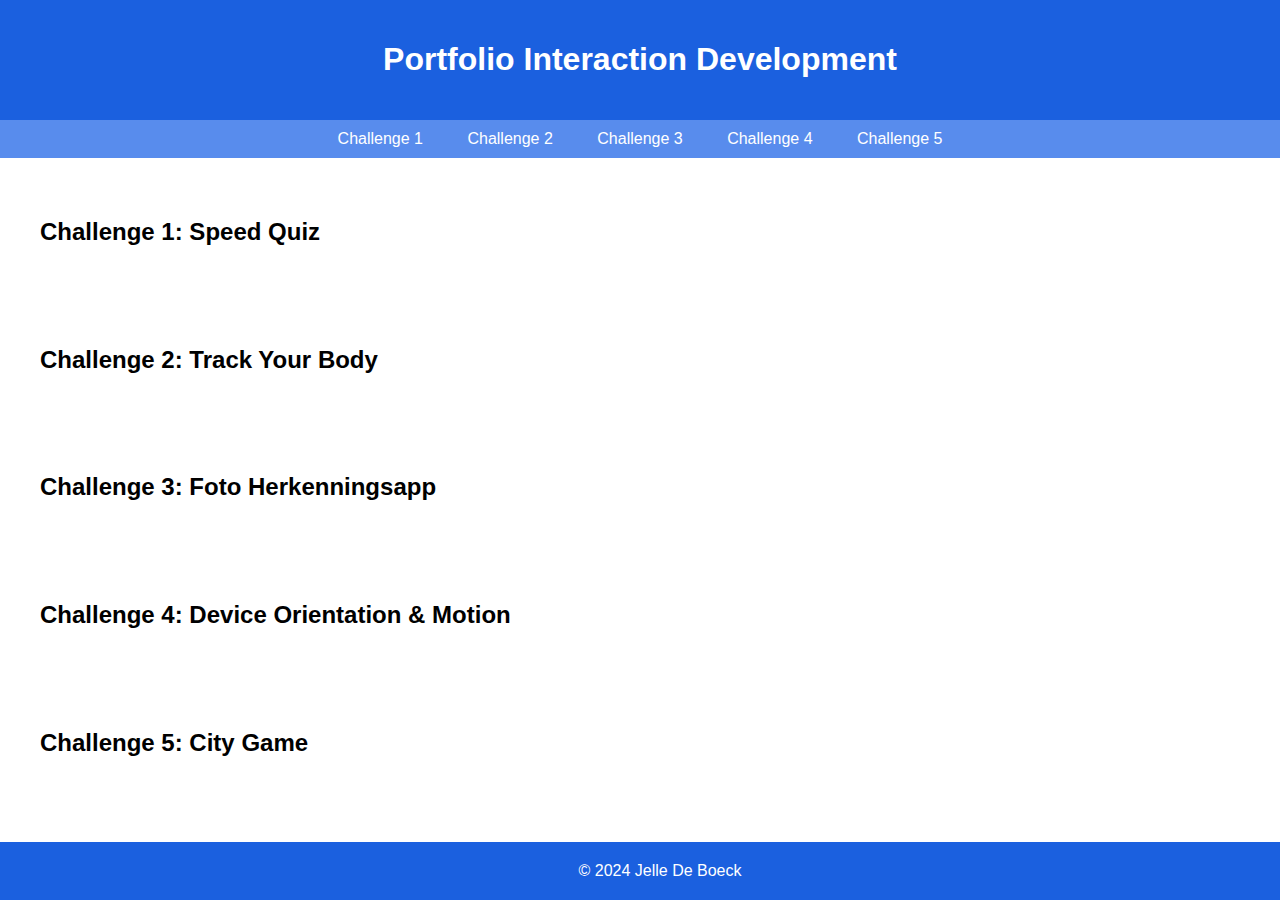
==== index.html @ 8fcf9263 "first" ====
<!DOCTYPE html>
<html lang="nl">
<head>
    <meta charset="UTF-8">
    <meta name="viewport" content="width=device-width, initial-scale=1.0">
    <title>Mijn Portfolio</title>
    <link rel="stylesheet" href="styles.css">
</head>
<body>
    <header>
        <h1>Portfolio Interaction Development</h1>
    </header>
    <nav>
        <a href="challenge1.html">Challenge 1</a>
        <a href="challenge2.html">Challenge 2</a>
        <a href="challenge3.html">Challenge 3</a>
        <a href="challenge4.html">Challenge 4</a>
        <a href="challenge5.html">Challenge 5</a>
    </nav>

    <section id="challenge1">
        <h2>Challenge 1: Speed Quiz</h2>
    </section>

    <section id="challenge2">
        <h2>Challenge 2: Track Your Body</h2>
    </section>

    <section id="challenge3">
        <h2>Challenge 3: Foto Herkenningsapp</h2>
    </section>

    <section id="challenge4">
        <h2>Challenge 4: Device Orientation & Motion</h2>
    </section>

    <section id="challenge5">
        <h2>Challenge 5: City Game</h2>
    </section>
    
    <footer>
        &copy; 2024 Jelle De Boeck
    </footer>
</body>
</html>
---- styles.css ----
body {
    font-family: Arial, sans-serif;
    margin: 0;
    padding: 0;
}

header {
    background-color: #1b60df;
    color: #fff;
    padding: 20px;
    text-align: center;
}

nav {
    background-color: #588ced;
    padding: 10px 0;
    text-align: center;
}

nav a {
    color: #fff;
    text-decoration: none;
    padding: 10px 20px;
}

section {
    padding: 20px;
    margin: 20px;
}

footer {
    background-color: #1b60df;
    color: #fff;
    text-align: center;
    padding: 20px;
    position: fixed;
    bottom: 0;
    width: 100%;
}
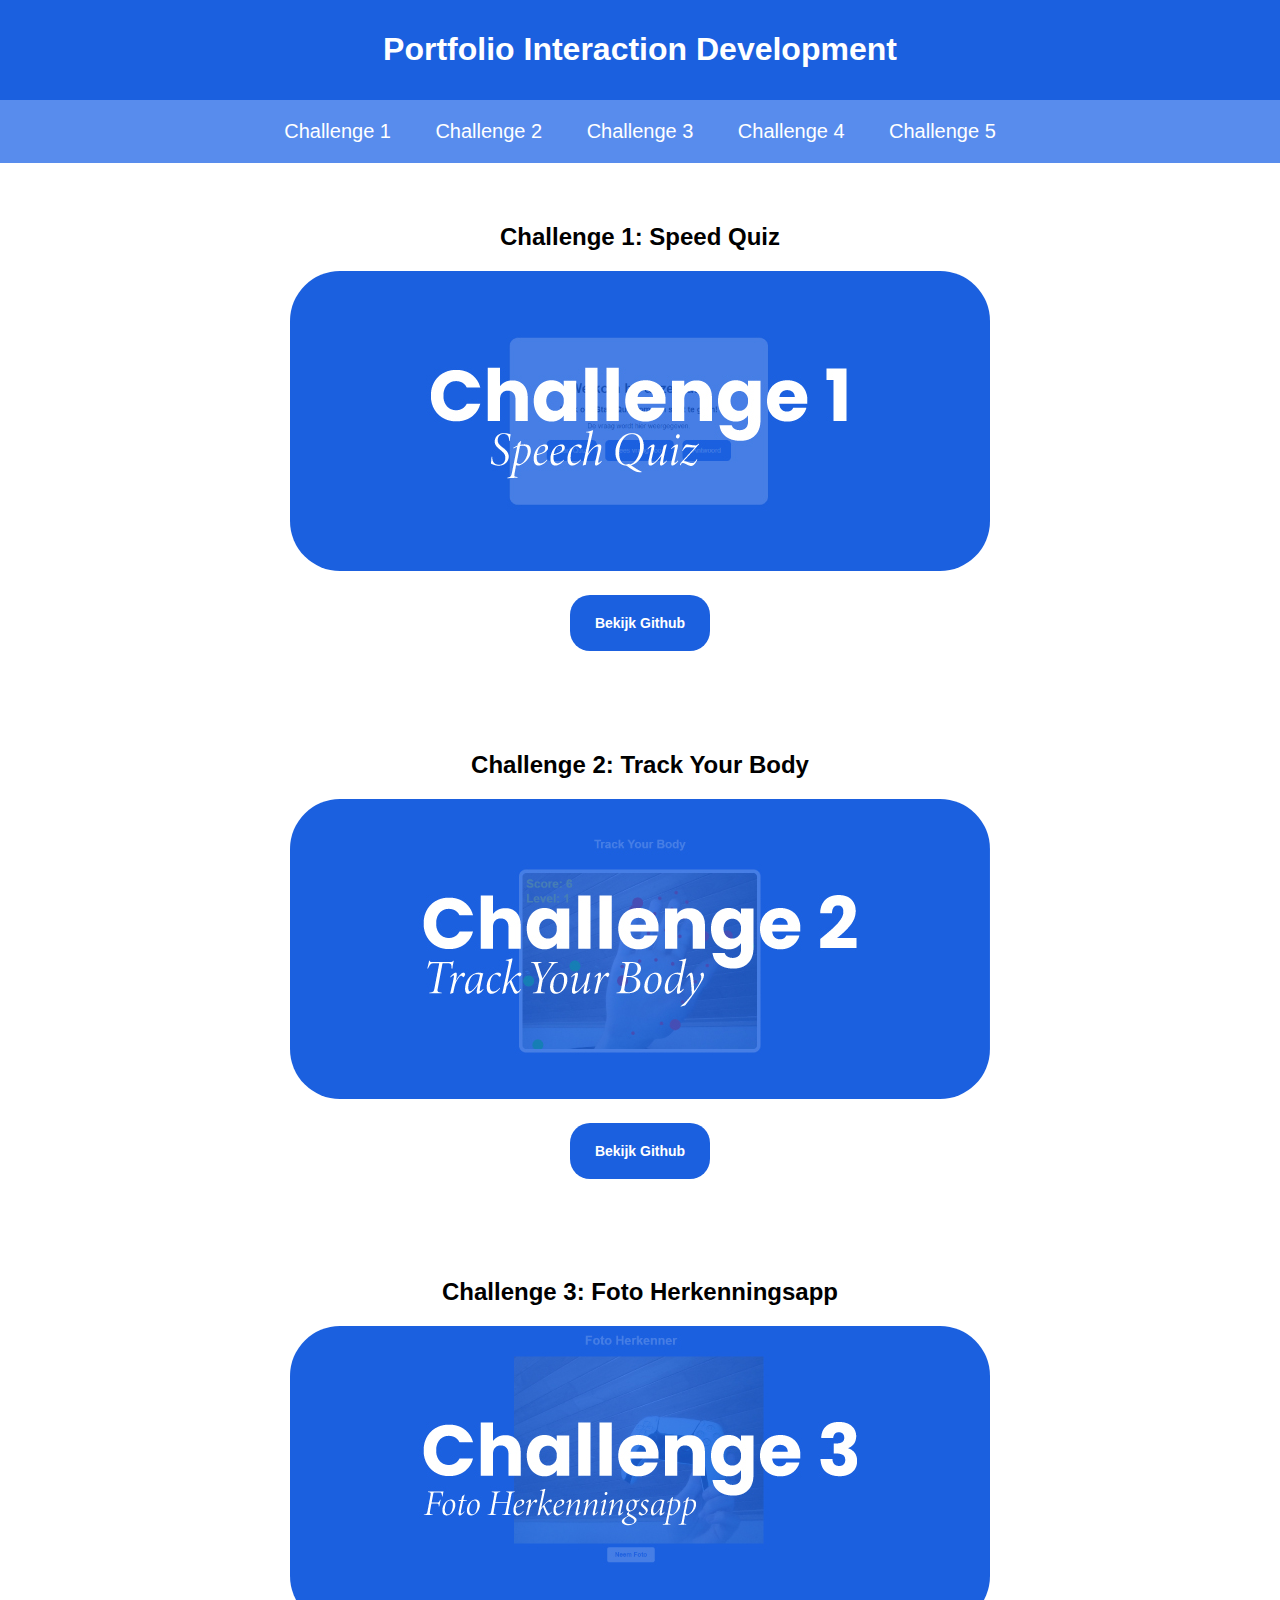
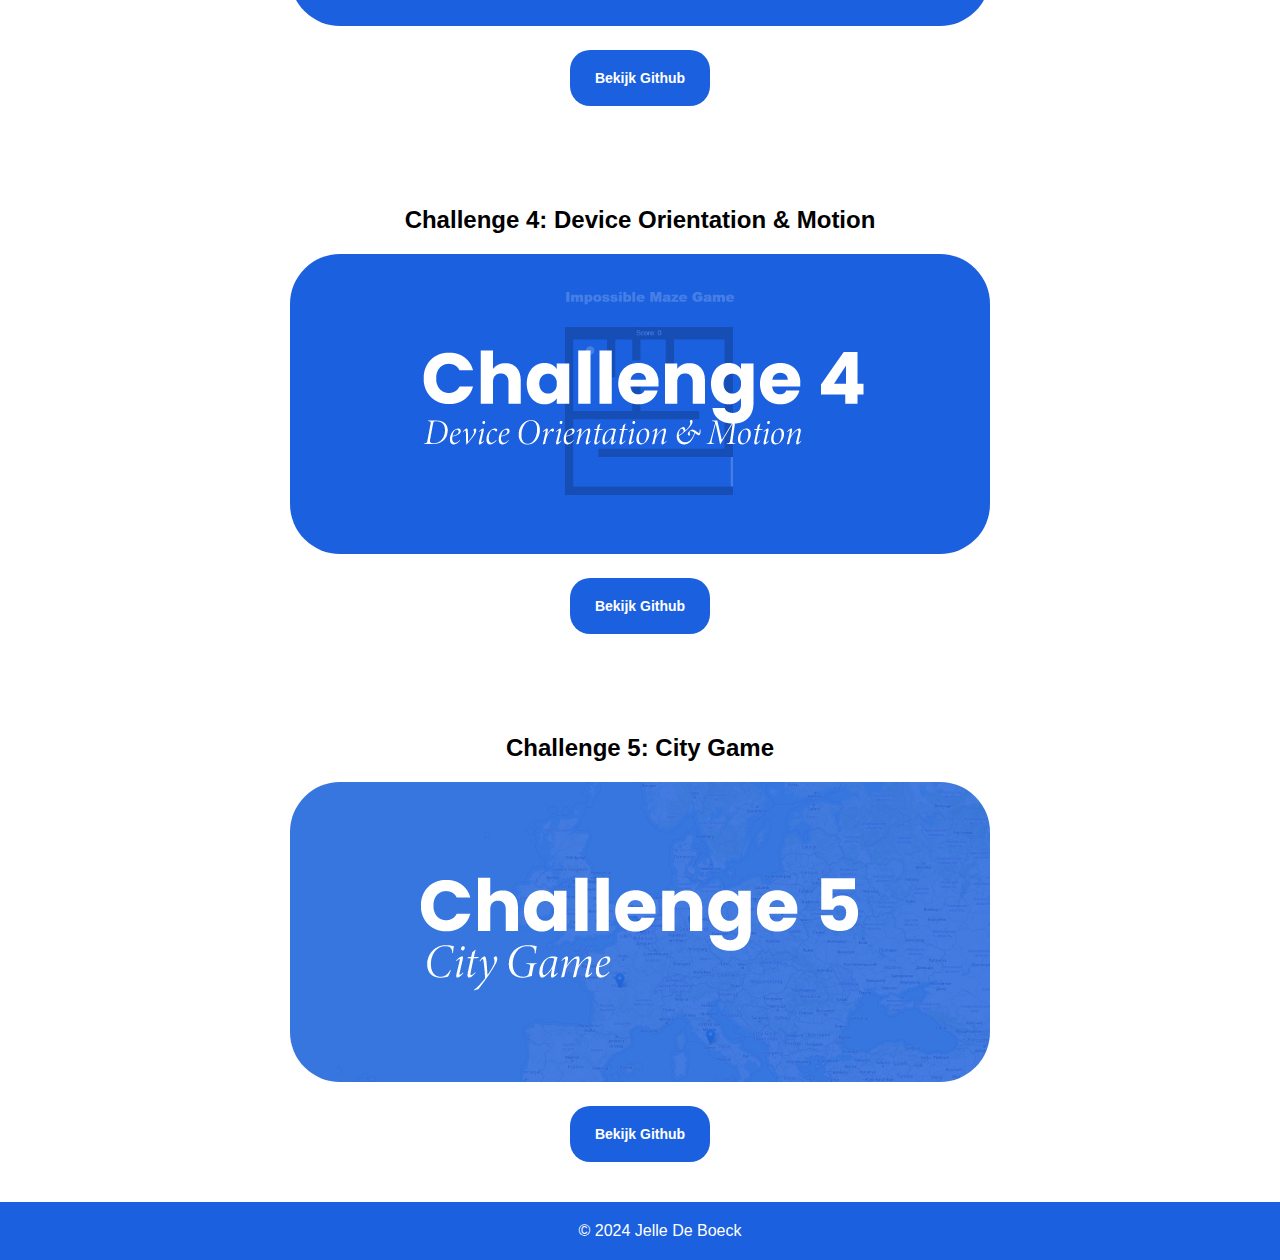
==== commit 9d8679cc: "final" ====
--- a/index.html
+++ b/index.html
@@ -3,7 +3,7 @@
 <head>
     <meta charset="UTF-8">
     <meta name="viewport" content="width=device-width, initial-scale=1.0">
-    <title>Mijn Portfolio</title>
+    <title>Portfolio Interaction Development</title>
     <link rel="stylesheet" href="styles.css">
 </head>
 <body>
@@ -11,32 +11,63 @@
         <h1>Portfolio Interaction Development</h1>
     </header>
     <nav>
-        <a href="challenge1.html">Challenge 1</a>
-        <a href="challenge2.html">Challenge 2</a>
-        <a href="challenge3.html">Challenge 3</a>
-        <a href="challenge4.html">Challenge 4</a>
-        <a href="challenge5.html">Challenge 5</a>
+        <a href="challenge1.html" target="_blank">Challenge 1</a>
+        <a href="challenge2.html" target="_blank">Challenge 2</a>
+        <a href="challenge3.html" target="_blank">Challenge 3</a>
+        <a href="challenge4.html" target="_blank">Challenge 4</a>
+        <a href="challenge5.html" target="_blank">Challenge 5</a>
     </nav>
-
-    <section id="challenge1">
-        <h2>Challenge 1: Speed Quiz</h2>
-    </section>
-
-    <section id="challenge2">
-        <h2>Challenge 2: Track Your Body</h2>
-    </section>
-
-    <section id="challenge3">
-        <h2>Challenge 3: Foto Herkenningsapp</h2>
-    </section>
-
-    <section id="challenge4">
-        <h2>Challenge 4: Device Orientation & Motion</h2>
-    </section>
-
-    <section id="challenge5">
-        <h2>Challenge 5: City Game</h2>
-    </section>
+    <div class="challenges">
+        <section id="challenge1">
+            <div class="challenge">
+                <h2>Challenge 1: Speed Quiz</h2>
+                <a href="challenge1.html" target="_blank">
+                    <img src="images/challenge1.jpg" alt="challenge1">
+                </a>
+                <a class="btn" href="https://github.com/JelleDeBoeck/Jelle_De_Boeck_SpeechQuiz" target="_blank">Bekijk Github</a>
+            </div>
+        </section>
+    
+        <section id="challenge2">
+            <div class="challenge">
+                <h2>Challenge 2: Track Your Body</h2>
+                <a href="challenge2.html" target="_blank">
+                    <img src="images/challenge2.jpg" alt="challenge2">
+                </a>
+                <a class="btn" href="https://github.com/JelleDeBoeck/Jelle_De_Boeck_TrackYourBody" target="_blank">Bekijk Github</a>
+            </div>
+        </section>
+    
+        <section id="challenge3">
+            <div class="challenge">
+                <h2>Challenge 3: Foto Herkenningsapp</h2>
+                <a href="challenge3.html" target="_blank">
+                    <img src="images/challenge3.jpg" alt="challenge3">
+                </a>
+                <a class="btn" href="https://github.com/JelleDeBoeck/Jelle_De_Boeck_FotoHerkenningsapp" target="_blank">Bekijk Github</a>
+            </div>
+        </section>
+    
+        <section id="challenge4">
+            <div class="challenge">
+                <h2>Challenge 4: Device Orientation & Motion</h2>
+                <a href="challenge4.html" target="_blank">
+                    <img src="images/challenge4.jpg" alt="challenge4">
+                </a>
+                <a class="btn" href="https://github.com/JelleDeBoeck/Jelle_De_Boeck_DeviceOrientation" target="_blank">Bekijk Github</a>
+            </div>
+        </section>
+    
+        <section id="challenge5">
+            <div class="challenge">
+                <h2>Challenge 5: City Game</h2>
+                <a href="challenge5.html" target="_blank">
+                    <img src="images/challenge5.jpg" alt="challenge5">
+                </a>
+                <a class="btn" href="https://github.com/JelleDeBoeck/Jelle_De_Boeck_Geolocation" target="_blank">Bekijk Github</a>
+            </div>
+        </section>
+    </div>
     
     <footer>
         &copy; 2024 Jelle De Boeck
--- a/styles.css
+++ b/styles.css
@@ -2,23 +2,25 @@
     font-family: Arial, sans-serif;
     margin: 0;
     padding: 0;
+    overflow-x: hidden;
 }
 
 header {
     background-color: #1b60df;
     color: #fff;
-    padding: 20px;
+    padding: 10px;
     text-align: center;
 }
 
 nav {
     background-color: #588ced;
-    padding: 10px 0;
+    padding: 20px 0;
     text-align: center;
 }
 
 nav a {
     color: #fff;
+    font-size: 20px;
     text-decoration: none;
     padding: 10px 20px;
 }
@@ -28,12 +30,57 @@
     margin: 20px;
 }
 
+.challenges {
+    display: flex;
+    flex-direction: column;
+    text-align: center;
+    justify-content: center;
+}
+
+.challenge {
+    display: flex;
+    flex-direction: column;
+    justify-content: center;
+    text-align: center;
+}
+
+img {
+    border-radius: 50px;
+    transition: transform 0.3s ease;
+    margin-bottom: 20px;
+}
+
+img:hover {
+    transform: translateY(3px);
+}
+
+.btn {
+    padding: 20px;
+    background: none;
+    text-decoration: none;
+    color: white;
+    background: #1b60df;
+    font-size: 14px;
+    font-weight: bold;
+    border-radius: 20px;
+    width: 100px;
+    display: inline-block;
+    margin: 0 auto;
+    transition: transform 0.3s ease;
+}
+
+.btn:hover {
+    transform: translateX(3px);
+    color: #1b60df;
+    background: none;
+    border: 2px solid #1b60df;
+}
+
 footer {
     background-color: #1b60df;
     color: #fff;
     text-align: center;
     padding: 20px;
-    position: fixed;
     bottom: 0;
     width: 100%;
 }
